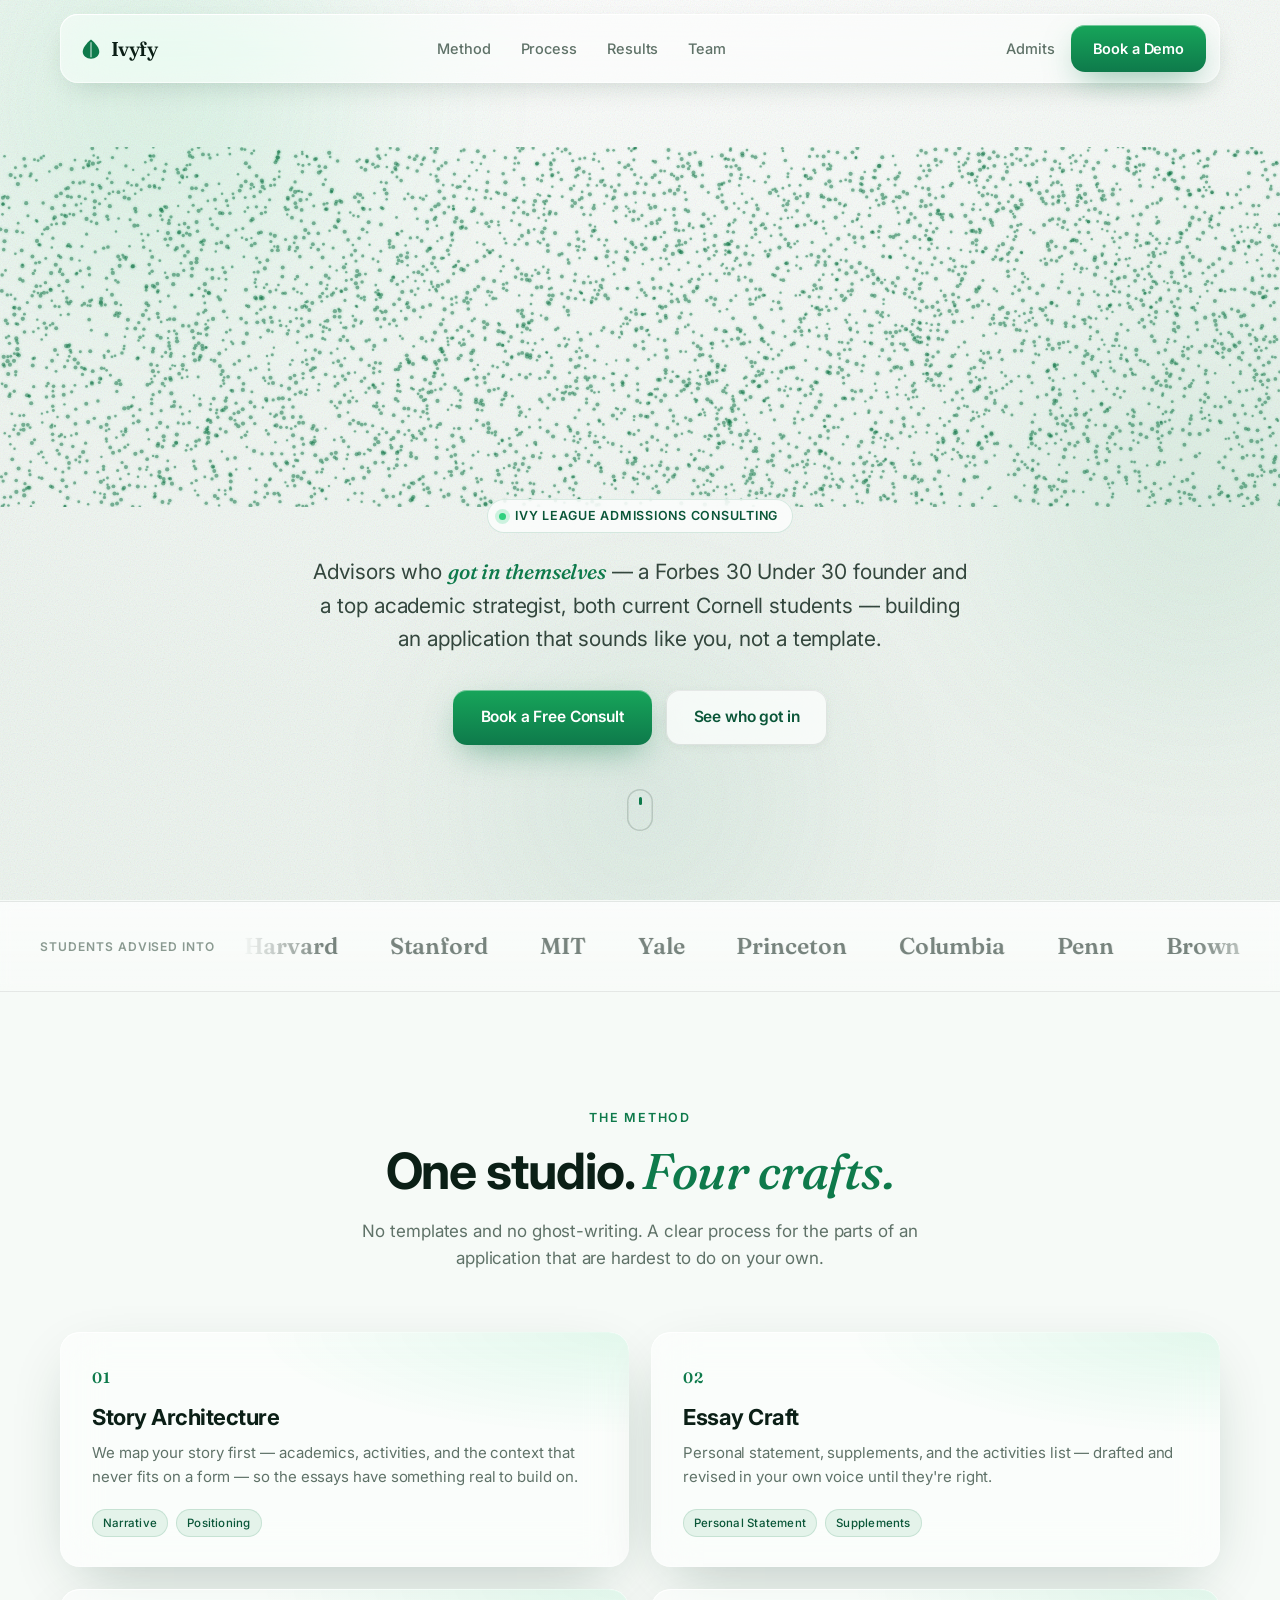
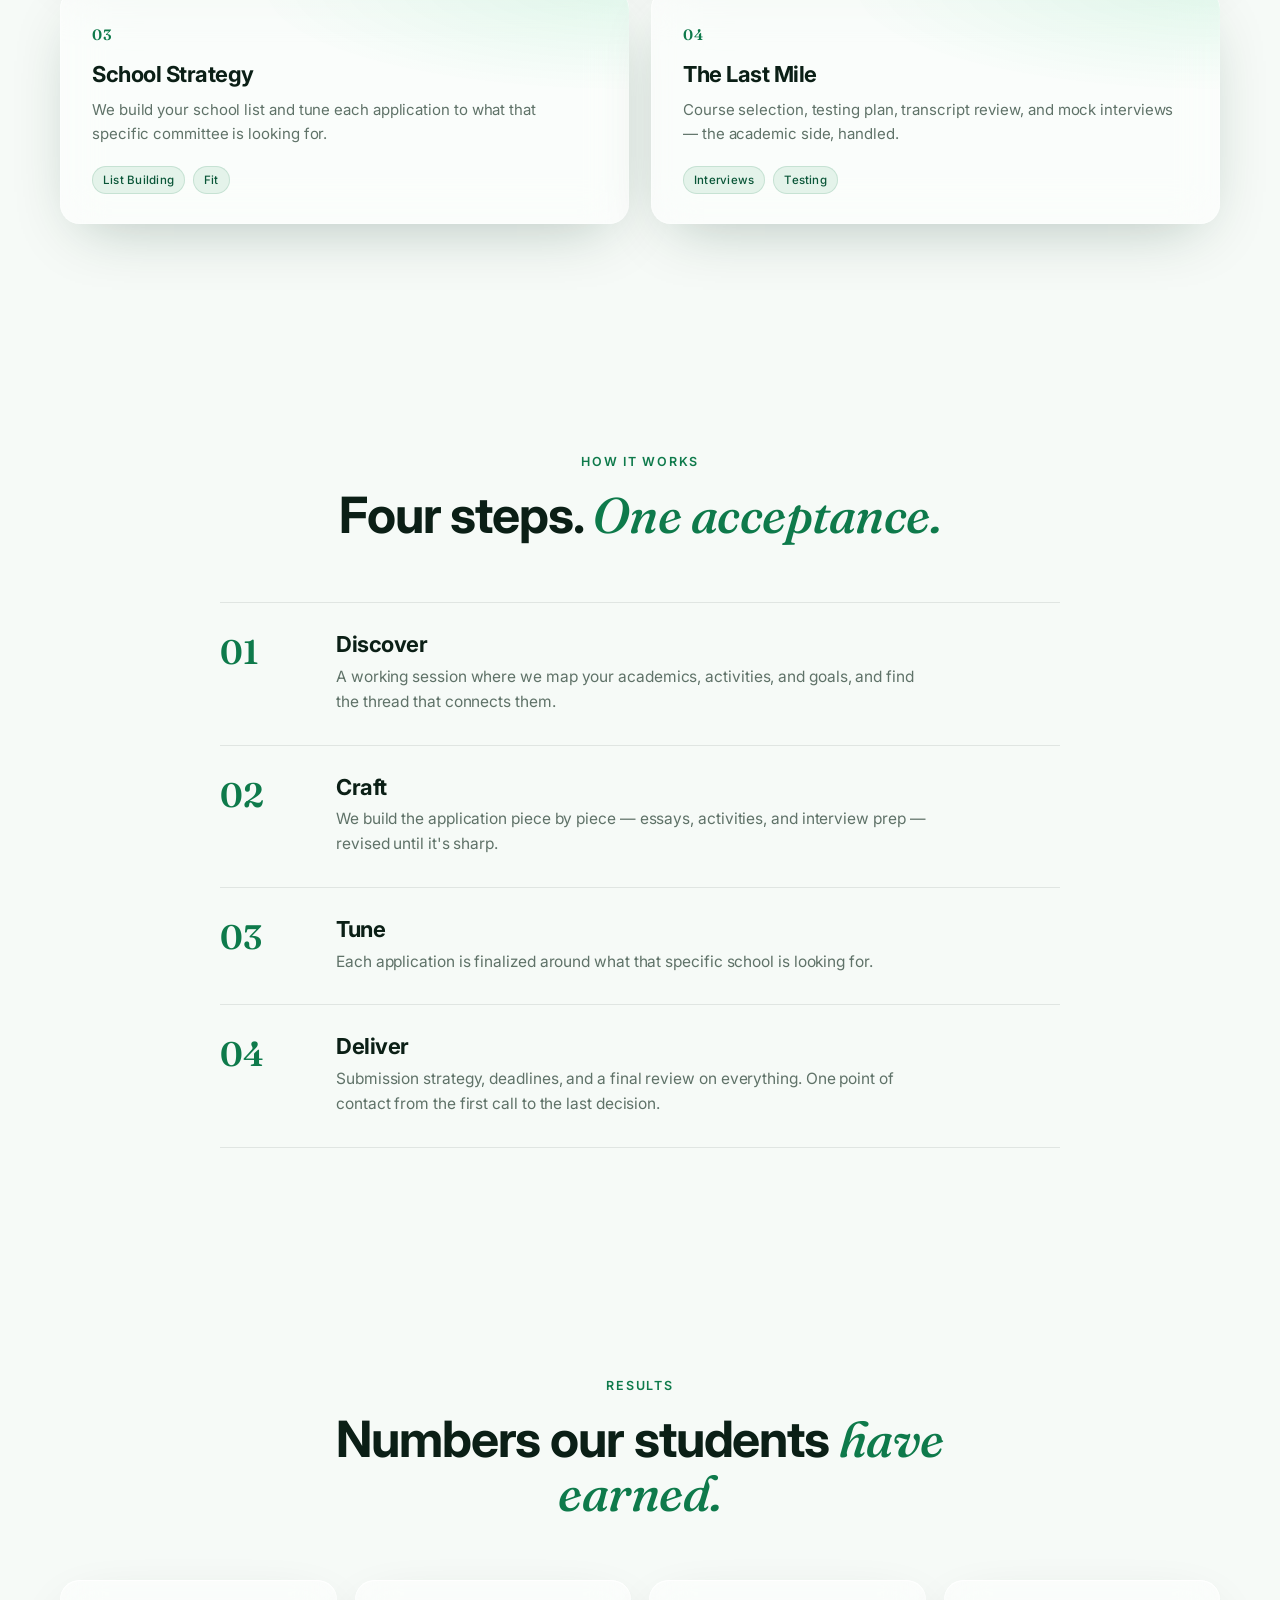
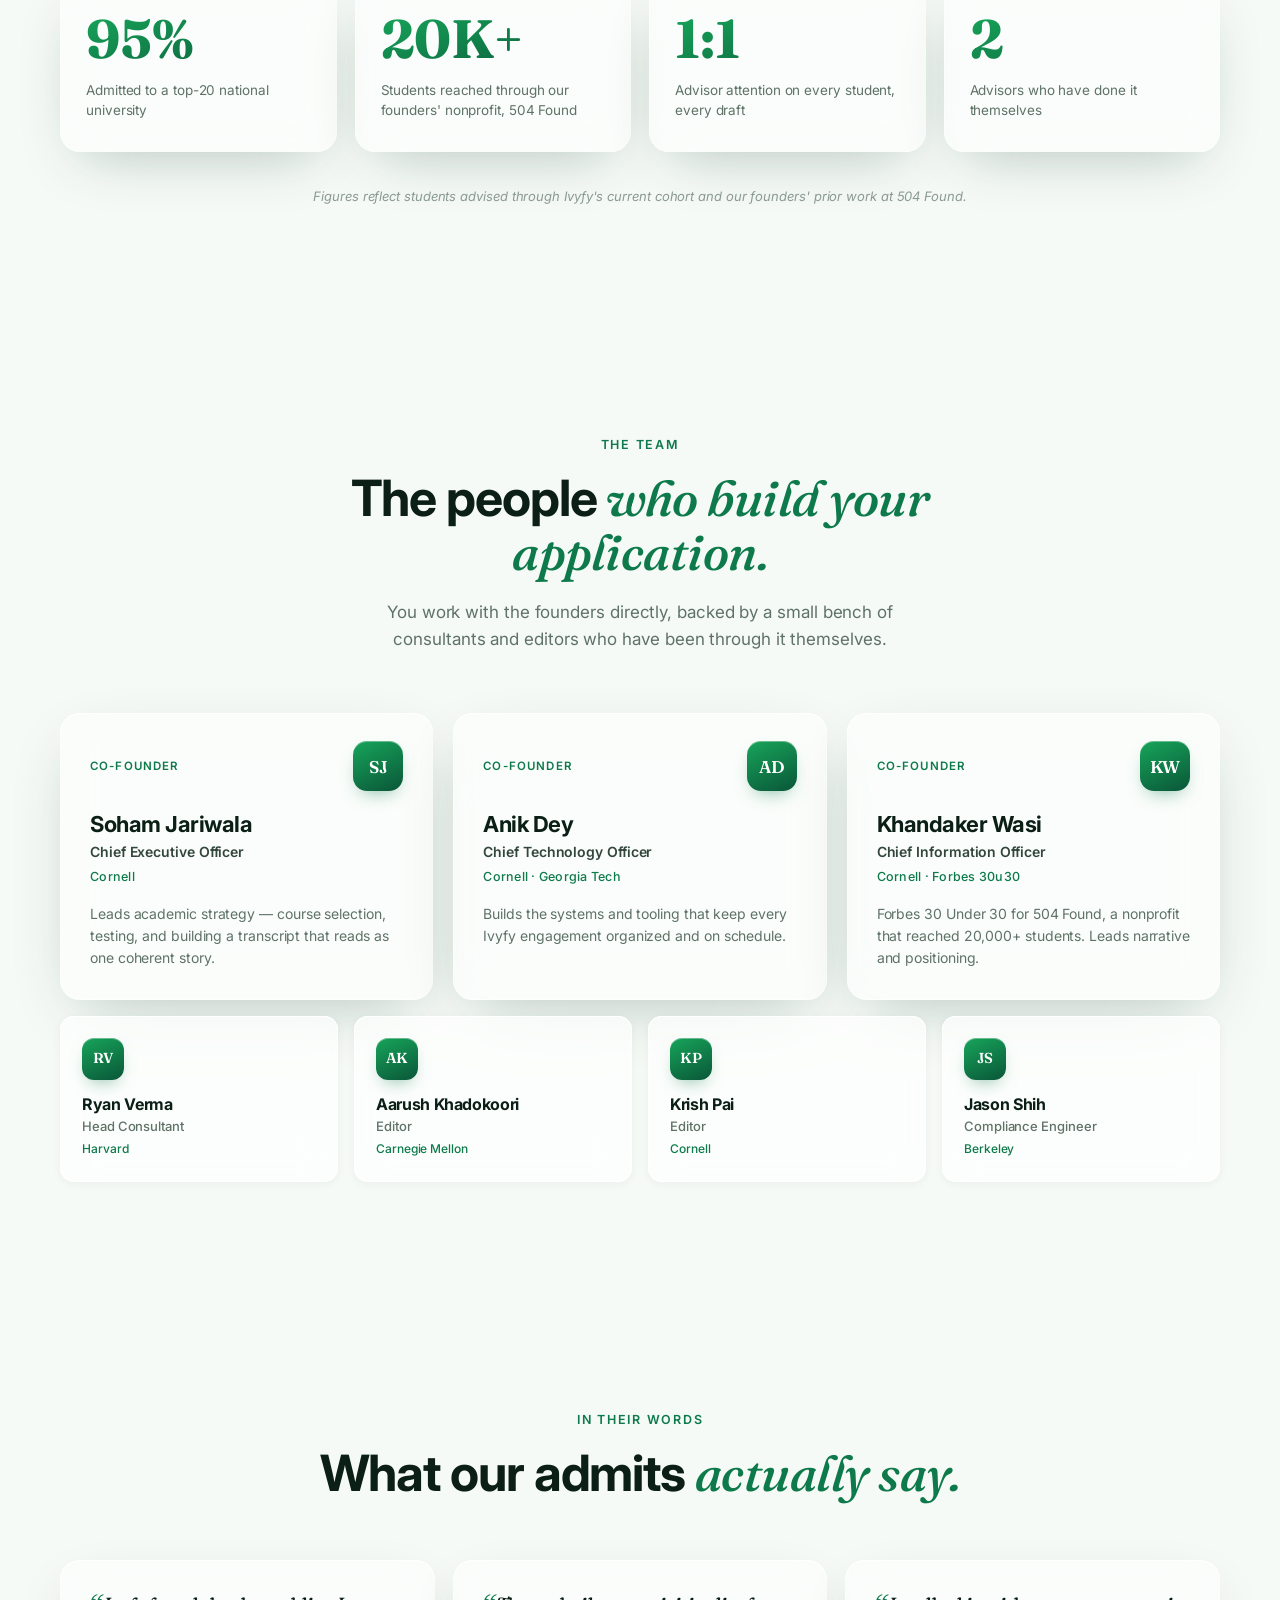
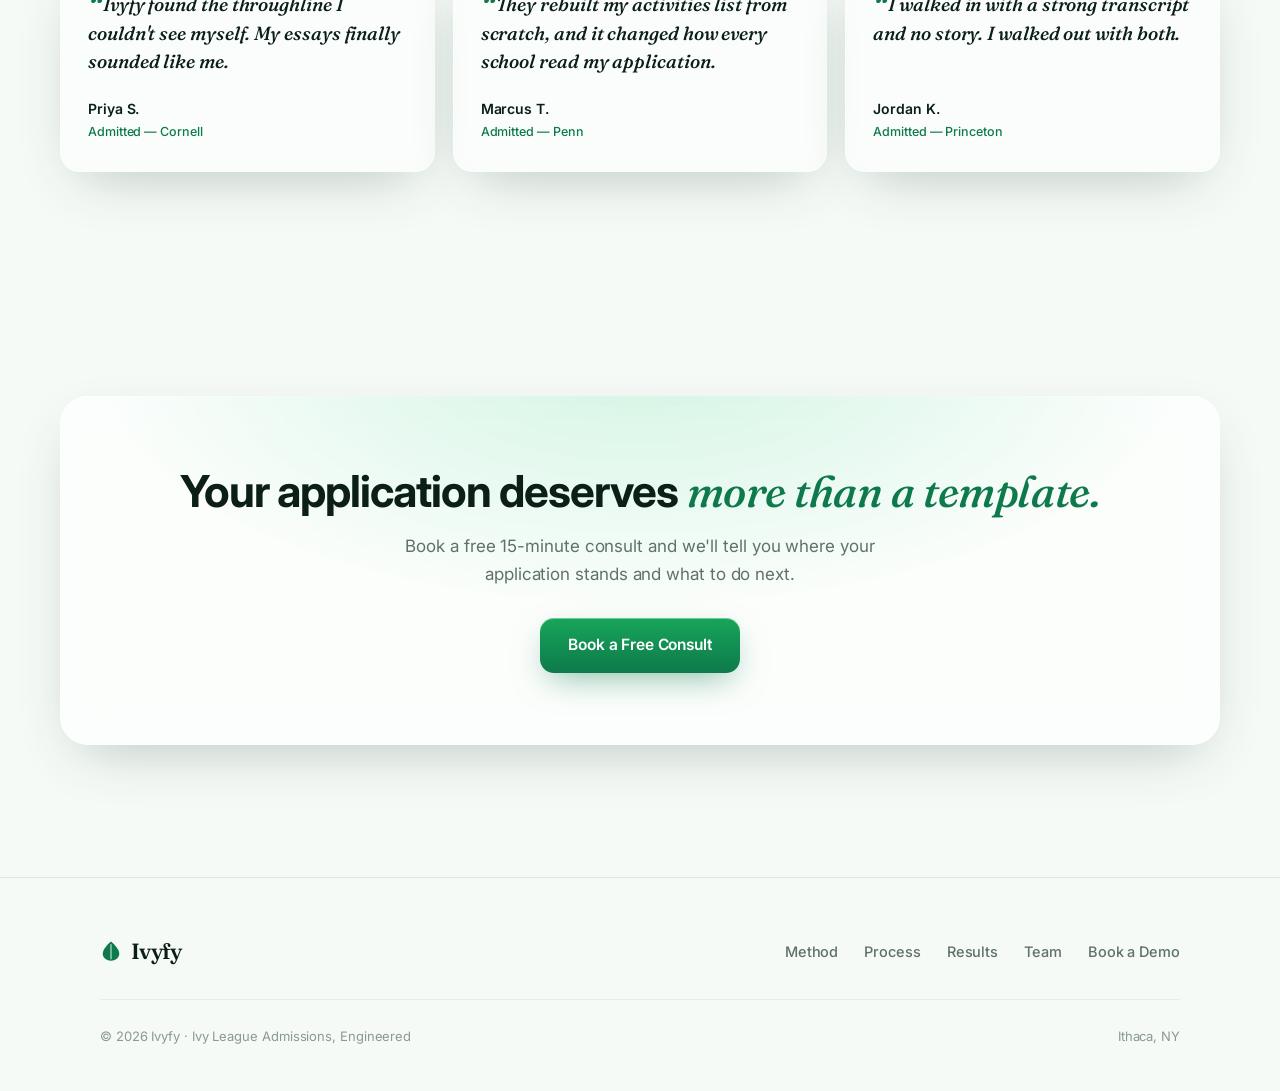
==== index.html @ 4ae7c88a "Add files via upload" ====
<!DOCTYPE html>
<html lang="en">
<head>
<meta charset="UTF-8">
<meta name="viewport" content="width=device-width, initial-scale=1, viewport-fit=cover">
<title>Ivyfy — Ivy League Admissions, Engineered</title>
<meta name="description" content="Ivyfy pairs students with advisors who got in themselves — a Forbes 30 Under 30 founder and a top academic strategist — to build an application that sounds like you, not a template.">
<meta name="theme-color" content="#F7FAF8">
<meta property="og:title" content="Ivyfy — Ivy League Admissions, Engineered">
<meta property="og:description" content="Advisors who got in themselves, building applications that sound like you.">
<meta property="og:type" content="website">
<link rel="preconnect" href="https://fonts.googleapis.com">
<link rel="preconnect" href="https://fonts.gstatic.com" crossorigin>
<link href="https://fonts.googleapis.com/css2?family=Fraunces:ital,opsz,wght@0,9..144,500;0,9..144,600;0,9..144,700;0,9..144,900;1,9..144,400;1,9..144,500;1,9..144,600&family=Inter:wght@400;500;600;700;800&display=swap" rel="stylesheet">
<link rel="stylesheet" href="ivyfy.css">
</head>
<body>

<!-- Ambient liquid-glass background: soft ivy light behind the frosted panels -->
<div class="ambient" aria-hidden="true">
  <span class="orb orb-1"></span>
  <span class="orb orb-2"></span>
  <span class="orb orb-3"></span>
  <span class="grain"></span>
</div>

<header id="top">
  <nav class="wrap glass-nav">
    <a href="#top" class="logo" aria-label="Ivyfy home">
      <svg class="mark" viewBox="0 0 32 32" aria-hidden="true"><path class="leaf" d="M16 2C9 8 4 14 4 20c0 6 5.5 10 12 10s12-4 12-10C28 14 23 8 16 2Z"/><path class="vein" d="M16 6v22"/></svg>
      <span>Ivyfy</span>
    </a>
    <div class="nav-links">
      <a href="#method">Method</a>
      <a href="#process">Process</a>
      <a href="#results">Results</a>
      <a href="#team">Team</a>
    </div>
    <div class="nav-right">
      <a href="#admits" class="nav-ghost">Admits</a>
      <a href="https://cal.com/soham-jariwala-4fvbkw/15min" target="_blank" rel="noopener" class="btn btn-primary">Book a Demo</a>
    </div>
  </nav>
</header>

<!-- ============ HERO — particles converge into the wordmark ============ -->
<section class="hero">
  <div class="hero-canvas-wrap">
    <canvas id="particles" aria-hidden="true"></canvas>
    <noscript><h1 class="hero-fallback">Ivyfy</h1></noscript>
  </div>
  <div class="wrap hero-inner">
    <h1 class="sr-only">Ivyfy — Ivy League admissions, engineered.</h1>
    <p class="eyebrow reveal"><span class="eyebrow-dot"></span>Ivy League Admissions Consulting</p>
    <p class="hero-sub reveal">Advisors who <em>got in themselves</em> — a Forbes 30&nbsp;Under&nbsp;30 founder and a top academic strategist, both current Cornell students — building an application that sounds like you, not a template.</p>
    <div class="hero-ctas reveal">
      <a href="https://cal.com/soham-jariwala-4fvbkw/15min" target="_blank" rel="noopener" class="btn btn-primary btn-lg">Book a Free Consult</a>
      <a href="#admits" class="btn btn-glass btn-lg">See who got in</a>
    </div>
  </div>
  <a href="#marquee" class="scroll-cue reveal" aria-label="Scroll down">
    <span class="scroll-cue-line"></span>
  </a>
</section>

<!-- ============ THE "SCROLL WHEEL" — infinite admits marquee (jewellabs) ============ -->
<div class="marquee" id="marquee" aria-label="Universities our students have been admitted to">
  <div class="marquee-label">Students advised into</div>
  <div class="marquee-viewport">
    <div class="marquee-track" id="marqueeTrack">
      <!-- one canonical set; JS clones it for a seamless loop -->
      <span class="m-item">Cornell</span>
      <span class="m-item">Harvard</span>
      <span class="m-item">Stanford</span>
      <span class="m-item">MIT</span>
      <span class="m-item">Yale</span>
      <span class="m-item">Princeton</span>
      <span class="m-item">Columbia</span>
      <span class="m-item">Penn</span>
      <span class="m-item">Brown</span>
      <span class="m-item">Dartmouth</span>
      <span class="m-item">Oxford</span>
      <span class="m-item">Cambridge</span>
      <span class="m-item">Duke</span>
      <span class="m-item">Northwestern</span>
    </div>
  </div>
</div>

<!-- ============ METHOD — "One studio. Four crafts." (mirrors jewellabs platform) ============ -->
<section id="method" class="wrap section">
  <div class="section-head reveal">
    <p class="kicker">The Method</p>
    <h2>One studio. <em>Four crafts.</em></h2>
    <p class="section-lede">No templates and no ghost-writing. A clear process for the parts of an application that are hardest to do on your own.</p>
  </div>
  <div class="card-grid">
    <article class="glass-card reveal">
      <div class="card-index">01</div>
      <h3>Story Architecture</h3>
      <p>We map your story first — academics, activities, and the context that never fits on a form — so the essays have something real to build on.</p>
      <div class="tag-row"><span class="tag">Narrative</span><span class="tag">Positioning</span></div>
    </article>
    <article class="glass-card reveal">
      <div class="card-index">02</div>
      <h3>Essay Craft</h3>
      <p>Personal statement, supplements, and the activities list — drafted and revised in your own voice until they're right.</p>
      <div class="tag-row"><span class="tag">Personal Statement</span><span class="tag">Supplements</span></div>
    </article>
    <article class="glass-card reveal">
      <div class="card-index">03</div>
      <h3>School Strategy</h3>
      <p>We build your school list and tune each application to what that specific committee is looking for.</p>
      <div class="tag-row"><span class="tag">List Building</span><span class="tag">Fit</span></div>
    </article>
    <article class="glass-card reveal">
      <div class="card-index">04</div>
      <h3>The Last Mile</h3>
      <p>Course selection, testing plan, transcript review, and mock interviews — the academic side, handled.</p>
      <div class="tag-row"><span class="tag">Interviews</span><span class="tag">Testing</span></div>
    </article>
  </div>
</section>

<!-- ============ PROCESS — "Four steps. One acceptance." (mirrors jewellabs) ============ -->
<section id="process" class="wrap section">
  <div class="section-head reveal">
    <p class="kicker">How it works</p>
    <h2>Four steps. <em>One acceptance.</em></h2>
  </div>
  <div class="process-list">
    <div class="process-row reveal">
      <div class="process-num">01</div>
      <div class="process-body">
        <h3>Discover</h3>
        <p>A working session where we map your academics, activities, and goals, and find the thread that connects them.</p>
      </div>
    </div>
    <div class="process-row reveal">
      <div class="process-num">02</div>
      <div class="process-body">
        <h3>Craft</h3>
        <p>We build the application piece by piece — essays, activities, and interview prep — revised until it's sharp.</p>
      </div>
    </div>
    <div class="process-row reveal">
      <div class="process-num">03</div>
      <div class="process-body">
        <h3>Tune</h3>
        <p>Each application is finalized around what that specific school is looking for.</p>
      </div>
    </div>
    <div class="process-row reveal">
      <div class="process-num">04</div>
      <div class="process-body">
        <h3>Deliver</h3>
        <p>Submission strategy, deadlines, and a final review on everything. One point of contact from the first call to the last decision.</p>
      </div>
    </div>
  </div>
</section>

<!-- ============ RESULTS — stat glass cards ============ -->
<section id="results" class="wrap section">
  <div class="section-head reveal">
    <p class="kicker">Results</p>
    <h2>Numbers our students <em>have earned.</em></h2>
  </div>
  <div class="stat-grid">
    <div class="glass-stat reveal">
      <div class="stat-num" data-count="95" data-suffix="%">95%</div>
      <div class="stat-label">Admitted to a top-20 national university</div>
    </div>
    <div class="glass-stat reveal">
      <div class="stat-num" data-count="20" data-suffix="K+">20K+</div>
      <div class="stat-label">Students reached through our founders' nonprofit, 504 Found</div>
    </div>
    <div class="glass-stat reveal">
      <div class="stat-num">1:1</div>
      <div class="stat-label">Advisor attention on every student, every draft</div>
    </div>
    <div class="glass-stat reveal">
      <div class="stat-num" data-count="2" data-suffix="">2</div>
      <div class="stat-label">Advisors who have done it themselves</div>
    </div>
  </div>
  <p class="fine-print reveal">Figures reflect students advised through Ivyfy's current cohort and our founders' prior work at 504&nbsp;Found.</p>
</section>

<!-- ============ TEAM — founders big, team small ============ -->
<section id="team" class="wrap section">
  <div class="section-head reveal">
    <p class="kicker">The Team</p>
    <h2>The people <em>who build your application.</em></h2>
    <p class="section-lede">You work with the founders directly, backed by a small bench of consultants and editors who have been through it themselves.</p>
  </div>
  <div class="team-leads">
    <article class="lead-card reveal">
      <div class="team-top"><span class="team-role">Co-founder</span><span class="team-badge">SJ</span></div>
      <h3>Soham Jariwala</h3>
      <p class="team-title">Chief Executive Officer</p>
      <p class="team-edu">Cornell</p>
      <p class="team-bio">Leads academic strategy — course selection, testing, and building a transcript that reads as one coherent story.</p>
    </article>
    <article class="lead-card reveal">
      <div class="team-top"><span class="team-role">Co-founder</span><span class="team-badge">AD</span></div>
      <h3>Anik Dey</h3>
      <p class="team-title">Chief Technology Officer</p>
      <p class="team-edu">Cornell · Georgia Tech</p>
      <p class="team-bio">Builds the systems and tooling that keep every Ivyfy engagement organized and on schedule.</p>
    </article>
    <article class="lead-card reveal">
      <div class="team-top"><span class="team-role">Co-founder</span><span class="team-badge">KW</span></div>
      <h3>Khandaker Wasi</h3>
      <p class="team-title">Chief Information Officer</p>
      <p class="team-edu">Cornell · Forbes 30u30</p>
      <p class="team-bio">Forbes 30 Under 30 for 504&nbsp;Found, a nonprofit that reached 20,000+ students. Leads narrative and positioning.</p>
    </article>
  </div>
  <div class="team-rest">
    <article class="mini-card reveal">
      <span class="team-badge">RV</span>
      <h3 class="mini-name">Ryan Verma</h3>
      <p class="mini-role">Head Consultant</p>
      <p class="mini-edu">Harvard</p>
    </article>
    <article class="mini-card reveal">
      <span class="team-badge">AK</span>
      <h3 class="mini-name">Aarush Khadokoori</h3>
      <p class="mini-role">Editor</p>
      <p class="mini-edu">Carnegie Mellon</p>
    </article>
    <article class="mini-card reveal">
      <span class="team-badge">KP</span>
      <h3 class="mini-name">Krish Pai</h3>
      <p class="mini-role">Editor</p>
      <p class="mini-edu">Cornell</p>
    </article>
    <article class="mini-card reveal">
      <span class="team-badge">JS</span>
      <h3 class="mini-name">Jason Shih</h3>
      <p class="mini-role">Compliance Engineer</p>
      <p class="mini-edu">Berkeley</p>
    </article>
  </div>
</section>

<!-- ============ ADMITS — testimonials in their words ============ -->
<section id="admits" class="wrap section">
  <div class="section-head reveal">
    <p class="kicker">In their words</p>
    <h2>What our admits <em>actually say.</em></h2>
  </div>
  <div class="quote-grid">
    <figure class="glass-quote reveal">
      <blockquote>Ivyfy found the throughline I couldn't see myself. My essays finally sounded like me.</blockquote>
      <figcaption><span class="q-name">Priya S.</span><span class="q-school">Admitted — Cornell</span></figcaption>
    </figure>
    <figure class="glass-quote reveal">
      <blockquote>They rebuilt my activities list from scratch, and it changed how every school read my application.</blockquote>
      <figcaption><span class="q-name">Marcus T.</span><span class="q-school">Admitted — Penn</span></figcaption>
    </figure>
    <figure class="glass-quote reveal">
      <blockquote>I walked in with a strong transcript and no story. I walked out with both.</blockquote>
      <figcaption><span class="q-name">Jordan K.</span><span class="q-school">Admitted — Princeton</span></figcaption>
    </figure>
  </div>
</section>

<!-- ============ CTA ============ -->
<section class="wrap section">
  <div class="cta-glass reveal">
    <h2>Your application deserves <em>more than a template.</em></h2>
    <p>Book a free 15-minute consult and we'll tell you where your application stands and what to do next.</p>
    <a href="https://cal.com/soham-jariwala-4fvbkw/15min" target="_blank" rel="noopener" class="btn btn-primary btn-lg">Book a Free Consult</a>
  </div>
</section>

<footer>
  <div class="wrap">
    <div class="footer-top">
      <a href="#top" class="logo footer-logo">
        <svg class="mark" viewBox="0 0 32 32" aria-hidden="true"><path class="leaf" d="M16 2C9 8 4 14 4 20c0 6 5.5 10 12 10s12-4 12-10C28 14 23 8 16 2Z"/><path class="vein" d="M16 6v22"/></svg>
        <span>Ivyfy</span>
      </a>
      <nav class="footer-links" aria-label="Footer">
        <a href="#method">Method</a>
        <a href="#process">Process</a>
        <a href="#results">Results</a>
        <a href="#team">Team</a>
        <a href="https://cal.com/soham-jariwala-4fvbkw/15min" target="_blank" rel="noopener">Book a Demo</a>
      </nav>
    </div>
    <div class="footer-bottom">
      <span>© 2026 Ivyfy · Ivy League Admissions, Engineered</span>
      <span class="footer-loc">Ithaca, NY</span>
    </div>
  </div>
</footer>

<script src="ivyfy.js"></script>
</body>
</html>
---- ivyfy.css ----
/* ============================================================
   Ivyfy — Ivy League Admissions, Engineered
   Light / ivy-green sibling of jewellabs.org
   visionOS liquid glass · IvyWise-clean typography
   ============================================================ */

:root{
  /* — surface — */
  --bg:            #F6FAF7;
  --bg-2:          #EEF5F0;
  --surface:       #FFFFFF;

  /* — ink — */
  --ink:           #0B1F16;   /* deep green-black, primary text */
  --ink-soft:      #33463D;
  --muted:         #5F7268;   /* secondary text */
  --faint:         #8A9A91;

  /* — ivy green brand — */
  --ivy:           #0E7A4B;   /* primary brand green */
  --ivy-deep:      #0A5638;
  --ivy-dark:      #073C28;
  --ivy-bright:    #17A55A;
  --ivy-glow:      #2FD07E;   /* luminous particle green */
  --mint:          #E4F3EA;   /* light green tint */
  --mint-2:        #D3EBDC;

  /* — glass — */
  --glass-bg:      rgba(255,255,255,0.55);
  --glass-bg-strong: rgba(255,255,255,0.72);
  --glass-brd:     rgba(255,255,255,0.85);
  --glass-brd-in:  rgba(255,255,255,0.9);
  --hair:          rgba(11,31,22,0.09);
  --hair-2:        rgba(11,31,22,0.06);

  /* — shadow — */
  --shadow-sm:     0 2px 10px rgba(9,42,27,0.05);
  --shadow-md:     0 18px 50px -18px rgba(9,52,33,0.22);
  --shadow-glass:  0 20px 60px -22px rgba(9,52,33,0.30), inset 0 1px 0 rgba(255,255,255,0.9), inset 0 0 0 1px rgba(255,255,255,0.35);
  --shadow-cta:    0 12px 34px -10px rgba(14,122,75,0.55);

  --ease:          cubic-bezier(.22,.68,.24,1);
  --ease-out:      cubic-bezier(.16,1,.3,1);
  --radius:        20px;
  --radius-sm:     14px;
  --maxw:          1160px;
}

*,*::before,*::after{ box-sizing:border-box; }
html{ scroll-behavior:smooth; -webkit-text-size-adjust:100%; }

body{
  margin:0;
  background:var(--bg);
  color:var(--ink);
  font-family:'Inter', system-ui, -apple-system, BlinkMacSystemFont, sans-serif;
  font-size:16px;
  line-height:1.6;
  letter-spacing:-0.005em;
  -webkit-font-smoothing:antialiased;
  text-rendering:optimizeLegibility;
  overflow-x:hidden;
}

h1,h2,h3,h4{ margin:0; font-weight:700; letter-spacing:-0.022em; line-height:1.08; color:var(--ink); }
p{ margin:0; }
a{ color:inherit; text-decoration:none; }
button{ font-family:inherit; cursor:pointer; border:none; background:none; }
svg{ display:block; }
em{ font-style:italic; }

/* editorial emphasis — Fraunces italic, the jewellabs "_underscore_" move */
h1 em, h2 em, h3 em, .hero-sub em{
  font-family:'Fraunces', Georgia, serif;
  font-weight:500;
  font-style:italic;
  letter-spacing:-0.01em;
  color:var(--ivy);
}

.wrap{ max-width:var(--maxw); margin:0 auto; padding:0 40px; }
@media (max-width:720px){ .wrap{ padding:0 22px; } }

.sr-only{
  position:absolute; width:1px; height:1px; padding:0; margin:-1px;
  overflow:hidden; clip:rect(0 0 0 0); white-space:nowrap; border:0;
}

/* ============================================================
   Ambient background — soft ivy light so the glass reads
   ============================================================ */
.ambient{ position:fixed; inset:0; z-index:-2; overflow:hidden; pointer-events:none; background:
  radial-gradient(120% 90% at 50% -10%, #FFFFFF 0%, var(--bg) 42%, var(--bg-2) 100%); }
.orb{ position:absolute; border-radius:50%; filter:blur(80px); opacity:0.4; will-change:transform; }
.orb-1{ width:640px; height:640px; top:-220px; left:-160px;
  background:radial-gradient(circle, rgba(47,208,126,0.40), rgba(47,208,126,0) 68%);
  animation:drift1 26s ease-in-out infinite; }
.orb-2{ width:560px; height:560px; top:24%; right:-200px;
  background:radial-gradient(circle, rgba(23,165,90,0.30), rgba(23,165,90,0) 68%);
  animation:drift2 32s ease-in-out infinite; }
.orb-3{ width:520px; height:520px; bottom:-160px; left:30%;
  background:radial-gradient(circle, rgba(14,122,75,0.22), rgba(14,122,75,0) 70%);
  animation:drift3 30s ease-in-out infinite; }
.grain{ position:absolute; inset:-50%; opacity:0.35; mix-blend-mode:multiply;
  background-image:url("data:image/svg+xml,%3Csvg xmlns='http://www.w3.org/2000/svg' width='140' height='140'%3E%3Cfilter id='n'%3E%3CfeTurbulence type='fractalNoise' baseFrequency='0.85' numOctaves='2'/%3E%3C/filter%3E%3Crect width='100%25' height='100%25' filter='url(%23n)' opacity='0.5'/%3E%3C/svg%3E"); }
@keyframes drift1{ 0%,100%{transform:translate(0,0)} 50%{transform:translate(60px,50px)} }
@keyframes drift2{ 0%,100%{transform:translate(0,0)} 50%{transform:translate(-70px,40px)} }
@keyframes drift3{ 0%,100%{transform:translate(0,0)} 50%{transform:translate(40px,-50px)} }

/* ============================================================
   Buttons
   ============================================================ */
.btn{
  display:inline-flex; align-items:center; justify-content:center; gap:8px;
  padding:12px 22px; border-radius:var(--radius-sm);
  font-size:14.5px; font-weight:600; letter-spacing:-0.01em; white-space:nowrap;
  transition:transform .35s var(--ease), box-shadow .35s var(--ease), background .3s ease, color .3s ease;
}
.btn-lg{ padding:15px 28px; font-size:15.5px; }
.btn-primary{
  background:linear-gradient(180deg, var(--ivy-bright), var(--ivy));
  color:#fff; box-shadow:var(--shadow-cta), inset 0 1px 0 rgba(255,255,255,0.4);
}
.btn-primary:hover{ transform:translateY(-2px); box-shadow:0 18px 40px -10px rgba(14,122,75,0.6), inset 0 1px 0 rgba(255,255,255,0.5); }
.btn-glass{
  background:var(--glass-bg-strong); color:var(--ivy-deep);
  -webkit-backdrop-filter:blur(14px) saturate(160%); backdrop-filter:blur(14px) saturate(160%);
  box-shadow:inset 0 0 0 1px rgba(11,31,22,0.10), inset 0 1px 0 rgba(255,255,255,0.9), var(--shadow-sm);
}
.btn-glass:hover{ transform:translateY(-2px); color:var(--ivy); box-shadow:inset 0 0 0 1px rgba(14,122,75,0.30), inset 0 1px 0 rgba(255,255,255,0.9), var(--shadow-md); }

/* ============================================================
   Nav — liquid glass bar
   ============================================================ */
header{ position:sticky; top:0; z-index:100; padding:14px 0; }
.glass-nav{
  display:flex; align-items:center; justify-content:space-between; gap:24px;
  padding:11px 14px 11px 20px;
  border-radius:18px;
  background:var(--glass-bg);
  -webkit-backdrop-filter:blur(20px) saturate(180%); backdrop-filter:blur(20px) saturate(180%);
  box-shadow:inset 0 0 0 1px rgba(255,255,255,0.6), inset 0 1px 0 rgba(255,255,255,0.9), 0 10px 30px -12px rgba(9,52,33,0.22);
}
.logo{ display:flex; align-items:center; gap:9px; font-weight:700; font-size:20px; letter-spacing:-0.03em; color:var(--ink); }
.logo .mark{ width:22px; height:22px; }
.logo .mark .leaf{ fill:var(--ivy); }
.logo .mark .vein{ fill:none; stroke:#fff; stroke-width:1.5; opacity:.85; }
.logo span{ font-family:'Fraunces', Georgia, serif; font-weight:600; }
.nav-links{ display:flex; align-items:center; gap:30px; font-size:14.5px; font-weight:500; color:var(--muted); }
.nav-links a{ position:relative; transition:color .25s ease; }
.nav-links a::after{ content:''; position:absolute; left:0; bottom:-5px; width:0; height:1.5px; background:var(--ivy); border-radius:2px; transition:width .3s var(--ease); }
.nav-links a:hover{ color:var(--ink); }
.nav-links a:hover::after{ width:100%; }
.nav-right{ display:flex; align-items:center; gap:16px; }
.nav-ghost{ font-size:14.5px; font-weight:500; color:var(--muted); transition:color .25s ease; }
.nav-ghost:hover{ color:var(--ink); }
@media (max-width:820px){ .nav-links, .nav-ghost{ display:none; } }

/* ============================================================
   Hero
   ============================================================ */
.hero{ position:relative; padding:40px 0 70px; min-height:88vh; display:flex; flex-direction:column; }
.hero-canvas-wrap{
  position:relative; width:100%;
  height:clamp(240px, 40vh, 420px);
  display:flex; align-items:center; justify-content:center;
  margin-top:10px;
}
#particles{ width:100%; height:100%; display:block; }
.hero-fallback{ font-family:'Fraunces',serif; font-size:clamp(80px,20vw,240px); color:var(--ivy); font-style:italic; }
.hero-inner{ position:relative; display:flex; flex-direction:column; align-items:center; text-align:center; margin-top:-8px; }
.hero-sub{
  max-width:660px; margin-top:22px;
  font-size:clamp(17px,2vw,21px); line-height:1.6; color:var(--ink-soft); font-weight:400;
}
.hero-ctas{ margin-top:34px; display:flex; gap:14px; flex-wrap:wrap; justify-content:center; }

.eyebrow{
  display:inline-flex; align-items:center; gap:9px;
  font-size:12.5px; font-weight:600; letter-spacing:0.06em; text-transform:uppercase;
  color:var(--ivy-deep);
  padding:7px 15px 7px 12px; border-radius:100px;
  background:var(--glass-bg-strong);
  -webkit-backdrop-filter:blur(12px); backdrop-filter:blur(12px);
  box-shadow:inset 0 0 0 1px rgba(14,122,75,0.16), inset 0 1px 0 rgba(255,255,255,0.9);
}
.eyebrow-dot{ width:7px; height:7px; border-radius:50%; background:var(--ivy-glow); box-shadow:0 0 0 4px rgba(47,208,126,0.22); }

.scroll-cue{ margin:44px auto 0; width:26px; height:42px; border-radius:16px; box-shadow:inset 0 0 0 1.5px rgba(11,31,22,0.16); position:relative; }
.scroll-cue-line{ position:absolute; top:8px; left:50%; width:3px; height:8px; margin-left:-1.5px; border-radius:2px; background:var(--ivy); animation:scrollDot 1.8s var(--ease) infinite; }
@keyframes scrollDot{ 0%{opacity:0; transform:translateY(0)} 30%{opacity:1} 70%{opacity:1} 100%{opacity:0; transform:translateY(14px)} }

/* ============================================================
   Marquee — the "scroll wheel"
   ============================================================ */
.marquee{ position:relative; padding:26px 0; border-top:1px solid var(--hair); border-bottom:1px solid var(--hair);
  background:linear-gradient(180deg, rgba(255,255,255,0.5), rgba(255,255,255,0.2));
  -webkit-backdrop-filter:blur(6px); backdrop-filter:blur(6px);
  display:flex; align-items:center; gap:0; }
.marquee-label{ flex:0 0 auto; padding:0 26px 0 40px; font-size:12px; font-weight:600; letter-spacing:0.08em; text-transform:uppercase; color:var(--faint); white-space:nowrap; }
.marquee-viewport{ position:relative; flex:1 1 auto; overflow:hidden;
  -webkit-mask-image:linear-gradient(90deg, transparent, #000 8%, #000 92%, transparent);
          mask-image:linear-gradient(90deg, transparent, #000 8%, #000 92%, transparent); }
.marquee-track{ display:flex; align-items:center; gap:52px; width:max-content; will-change:transform; }
.m-item{ font-family:'Fraunces', Georgia, serif; font-size:23px; font-weight:600; color:var(--ink); opacity:.55; white-space:nowrap; transition:opacity .3s ease, color .3s ease; }
.m-item:hover{ opacity:1; color:var(--ivy-deep); }
@media (max-width:720px){ .marquee-label{ display:none; } .m-item{ font-size:19px; } .marquee-track{ gap:40px; } }

/* ============================================================
   Section shell
   ============================================================ */
.section{ padding:112px 0; }
@media (max-width:720px){ .section{ padding:76px 0; } }
.section-head{ max-width:680px; margin:0 auto 60px; text-align:center; }
.kicker{ display:inline-block; font-size:12.5px; font-weight:600; letter-spacing:0.14em; text-transform:uppercase; color:var(--ivy); margin-bottom:16px; }
.section-head h2{ font-size:clamp(30px,4.6vw,50px); }
.section-lede{ margin:20px auto 0; max-width:560px; font-size:17px; color:var(--muted); line-height:1.6; }

/* ============================================================
   Glass cards — Method
   ============================================================ */
.card-grid{ display:grid; grid-template-columns:repeat(2,1fr); gap:22px; }
@media (max-width:760px){ .card-grid{ grid-template-columns:1fr; } }
.glass-card{
  position:relative; overflow:hidden;
  padding:34px 32px 30px; border-radius:var(--radius);
  background:var(--glass-bg);
  -webkit-backdrop-filter:blur(22px) saturate(170%); backdrop-filter:blur(22px) saturate(170%);
  box-shadow:var(--shadow-glass);
  transition:transform .5s var(--ease-out), box-shadow .5s var(--ease-out);
}
.glass-card::before{ content:''; position:absolute; inset:0; border-radius:inherit; pointer-events:none;
  background:radial-gradient(120% 80% at 100% 0%, rgba(47,208,126,0.12), transparent 55%); }
.glass-card:hover{ transform:translateY(-5px); box-shadow:0 34px 70px -26px rgba(9,52,33,0.36), inset 0 1px 0 rgba(255,255,255,0.9), inset 0 0 0 1px rgba(255,255,255,0.4); }
.card-index{ font-family:'Fraunces',serif; font-size:15px; font-weight:600; color:var(--ivy); letter-spacing:0.06em; margin-bottom:16px; }
.glass-card h3{ font-size:22px; margin-bottom:11px; }
.glass-card p{ color:var(--muted); font-size:15px; line-height:1.6; }
.tag-row{ display:flex; flex-wrap:wrap; gap:8px; margin-top:20px; }
.tag{ font-size:11.5px; font-weight:500; letter-spacing:0.02em; color:var(--ivy-deep);
  padding:5px 11px; border-radius:100px; background:var(--mint);
  box-shadow:inset 0 0 0 1px rgba(14,122,75,0.14); }

/* ============================================================
   Process
   ============================================================ */
.process-list{ max-width:840px; margin:0 auto; }
.process-row{ display:grid; grid-template-columns:88px 1fr; gap:28px; padding:30px 0; border-top:1px solid var(--hair); align-items:start; }
.process-row:last-child{ border-bottom:1px solid var(--hair); }
.process-num{ font-family:'Fraunces',serif; font-size:34px; font-weight:600; color:var(--ivy); line-height:1; padding-top:2px; }
.process-body h3{ font-size:22px; margin-bottom:8px; }
.process-body p{ color:var(--muted); font-size:15.5px; max-width:600px; }
@media (max-width:560px){ .process-row{ grid-template-columns:56px 1fr; gap:16px; } .process-num{ font-size:26px; } }

/* ============================================================
   Results — stat glass
   ============================================================ */
.stat-grid{ display:grid; grid-template-columns:repeat(4,1fr); gap:18px; }
@media (max-width:860px){ .stat-grid{ grid-template-columns:repeat(2,1fr); } }
@media (max-width:460px){ .stat-grid{ grid-template-columns:1fr; } }
.glass-stat{
  padding:32px 26px; border-radius:var(--radius);
  background:var(--glass-bg);
  -webkit-backdrop-filter:blur(20px) saturate(170%); backdrop-filter:blur(20px) saturate(170%);
  box-shadow:var(--shadow-glass);
  text-align:left;
}
.stat-num{ font-family:'Fraunces',serif; font-weight:700; font-size:clamp(42px,5vw,54px); line-height:1; color:var(--ivy-deep);
  background:linear-gradient(160deg, var(--ivy-bright), var(--ivy-deep)); -webkit-background-clip:text; background-clip:text; -webkit-text-fill-color:transparent; }
.stat-label{ margin-top:14px; font-size:13.5px; line-height:1.5; color:var(--muted); }
.fine-print{ margin-top:34px; text-align:center; font-size:13px; color:var(--faint); font-style:italic; }

/* ============================================================
   Team — founders (big) + bench (small)
   ============================================================ */
.team-top{ display:flex; align-items:center; justify-content:space-between; margin-bottom:22px; }
.team-role{ font-size:11.5px; font-weight:600; letter-spacing:0.1em; text-transform:uppercase; color:var(--ivy); }
.team-badge{
  width:50px; height:50px; border-radius:14px; flex:0 0 auto;
  display:flex; align-items:center; justify-content:center;
  font-family:'Fraunces',serif; font-weight:600; font-size:17px; color:#fff;
  background:linear-gradient(155deg, var(--ivy-bright), var(--ivy-deep));
  box-shadow:0 8px 18px -8px rgba(14,122,75,0.55), inset 0 1px 0 rgba(255,255,255,0.35);
}

/* founders */
.team-leads{ display:grid; grid-template-columns:repeat(3,1fr); gap:20px; }
@media (max-width:820px){ .team-leads{ grid-template-columns:1fr; } }
.lead-card{
  position:relative; overflow:hidden;
  padding:28px 30px 30px; border-radius:var(--radius);
  background:var(--glass-bg);
  -webkit-backdrop-filter:blur(22px) saturate(160%); backdrop-filter:blur(22px) saturate(160%);
  box-shadow:var(--shadow-glass);
  transition:transform .5s var(--ease-out), box-shadow .5s var(--ease-out);
}
.lead-card:hover{ transform:translateY(-4px); box-shadow:0 30px 62px -26px rgba(9,52,33,0.34), inset 0 1px 0 rgba(255,255,255,0.9), inset 0 0 0 1px rgba(255,255,255,0.4); }
.lead-card h3{ font-size:22px; margin-bottom:4px; }
.team-title{ font-size:14px; font-weight:600; color:var(--ink-soft); }
.team-edu{ font-size:12.5px; font-weight:500; letter-spacing:0.02em; color:var(--ivy); margin-top:3px; }
.team-bio{ margin-top:16px; font-size:14px; line-height:1.6; color:var(--muted); }

/* bench */
.team-rest{ display:grid; grid-template-columns:repeat(4,1fr); gap:16px; margin-top:16px; }
@media (max-width:820px){ .team-rest{ grid-template-columns:repeat(2,1fr); } }
@media (max-width:440px){ .team-rest{ grid-template-columns:1fr; } }
.mini-card{
  padding:22px 22px 24px; border-radius:var(--radius-sm);
  background:var(--glass-bg-strong);
  -webkit-backdrop-filter:blur(16px) saturate(150%); backdrop-filter:blur(16px) saturate(150%);
  box-shadow:inset 0 0 0 1px rgba(255,255,255,0.6), inset 0 1px 0 rgba(255,255,255,0.9), var(--shadow-sm);
  transition:transform .4s var(--ease-out), box-shadow .4s var(--ease-out);
}
.mini-card:hover{ transform:translateY(-3px); box-shadow:inset 0 0 0 1px rgba(14,122,75,0.2), var(--shadow-md); }
.mini-card .team-badge{ width:42px; height:42px; border-radius:12px; font-size:14.5px; margin-bottom:16px; }
.mini-name{ font-size:16px; margin-bottom:3px; }
.mini-role{ font-size:13px; font-weight:500; color:var(--muted); }
.mini-edu{ font-size:12px; font-weight:500; color:var(--ivy); margin-top:2px; }

/* ============================================================
   Admits — quotes
   ============================================================ */
.quote-grid{ display:grid; grid-template-columns:repeat(3,1fr); gap:18px; }
@media (max-width:860px){ .quote-grid{ grid-template-columns:1fr; max-width:560px; margin:0 auto; } }
.glass-quote{
  margin:0; padding:30px 28px; border-radius:var(--radius);
  background:var(--glass-bg);
  -webkit-backdrop-filter:blur(20px) saturate(170%); backdrop-filter:blur(20px) saturate(170%);
  box-shadow:var(--shadow-glass);
  display:flex; flex-direction:column; justify-content:space-between; gap:22px;
}
.glass-quote blockquote{ margin:0; font-family:'Fraunces',serif; font-weight:500; font-style:italic; font-size:19px; line-height:1.5; color:var(--ink); }
.glass-quote blockquote::before{ content:'“'; color:var(--ivy); font-size:30px; line-height:0; vertical-align:-6px; margin-right:2px; }
.glass-quote figcaption{ display:flex; flex-direction:column; gap:2px; }
.q-name{ font-size:14px; font-weight:600; color:var(--ink); }
.q-school{ font-size:12.5px; font-weight:500; color:var(--ivy); }

/* ============================================================
   CTA
   ============================================================ */
.cta-glass{
  position:relative; overflow:hidden; text-align:center;
  padding:72px 40px; border-radius:28px;
  background:var(--glass-bg-strong);
  -webkit-backdrop-filter:blur(24px) saturate(180%); backdrop-filter:blur(24px) saturate(180%);
  box-shadow:var(--shadow-glass);
}
.cta-glass::before{ content:''; position:absolute; inset:0; pointer-events:none;
  background:radial-gradient(80% 120% at 50% -10%, rgba(47,208,126,0.20), transparent 60%); }
.cta-glass h2{ position:relative; font-size:clamp(28px,4vw,44px); }
.cta-glass p{ position:relative; margin:18px auto 0; max-width:480px; color:var(--muted); font-size:17px; }
.cta-glass .btn{ position:relative; margin-top:30px; }
@media (max-width:640px){ .cta-glass{ padding:56px 24px; } }

/* ============================================================
   Footer
   ============================================================ */
footer{ padding:56px 0 44px; margin-top:20px; border-top:1px solid var(--hair); }
.footer-top{ display:flex; align-items:center; justify-content:space-between; flex-wrap:wrap; gap:24px; padding-bottom:30px; }
.footer-logo{ font-size:22px; }
.footer-links{ display:flex; flex-wrap:wrap; gap:26px; font-size:14.5px; font-weight:500; color:var(--muted); }
.footer-links a{ transition:color .25s ease; }
.footer-links a:hover{ color:var(--ivy); }
.footer-bottom{ display:flex; align-items:center; justify-content:space-between; flex-wrap:wrap; gap:10px; padding-top:26px; border-top:1px solid var(--hair-2); font-size:13px; color:var(--faint); }

/* ============================================================
   Scroll reveal
   ============================================================ */
.reveal{ opacity:0; transform:translateY(24px); transition:opacity .9s var(--ease-out), transform .9s var(--ease-out); }
.reveal.is-visible{ opacity:1; transform:translateY(0); }

/* ============================================================
   Reduced motion
   ============================================================ */
@media (prefers-reduced-motion: reduce){
  html{ scroll-behavior:auto; }
  *,*::before,*::after{ animation-duration:.001ms !important; animation-iteration-count:1 !important; transition-duration:.001ms !important; }
  .reveal{ opacity:1; transform:none; }
  .orb{ animation:none; }
}
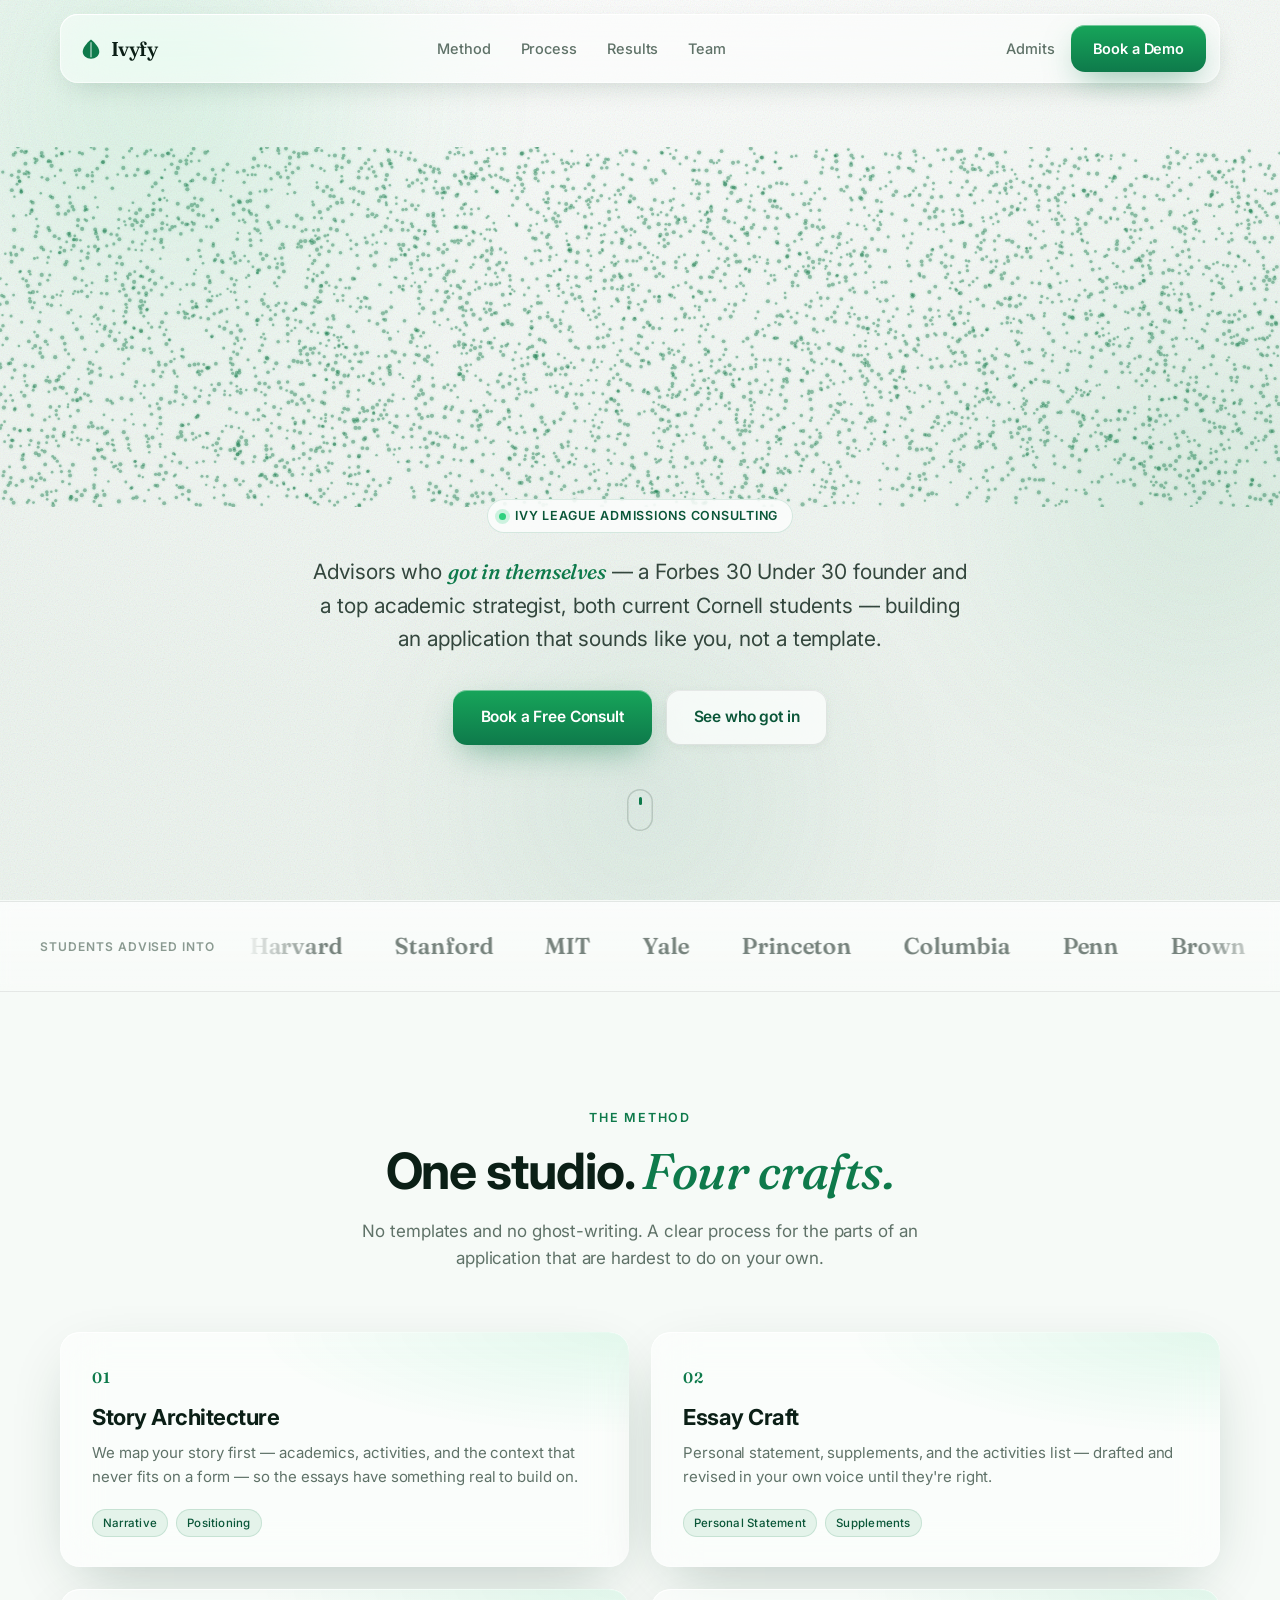
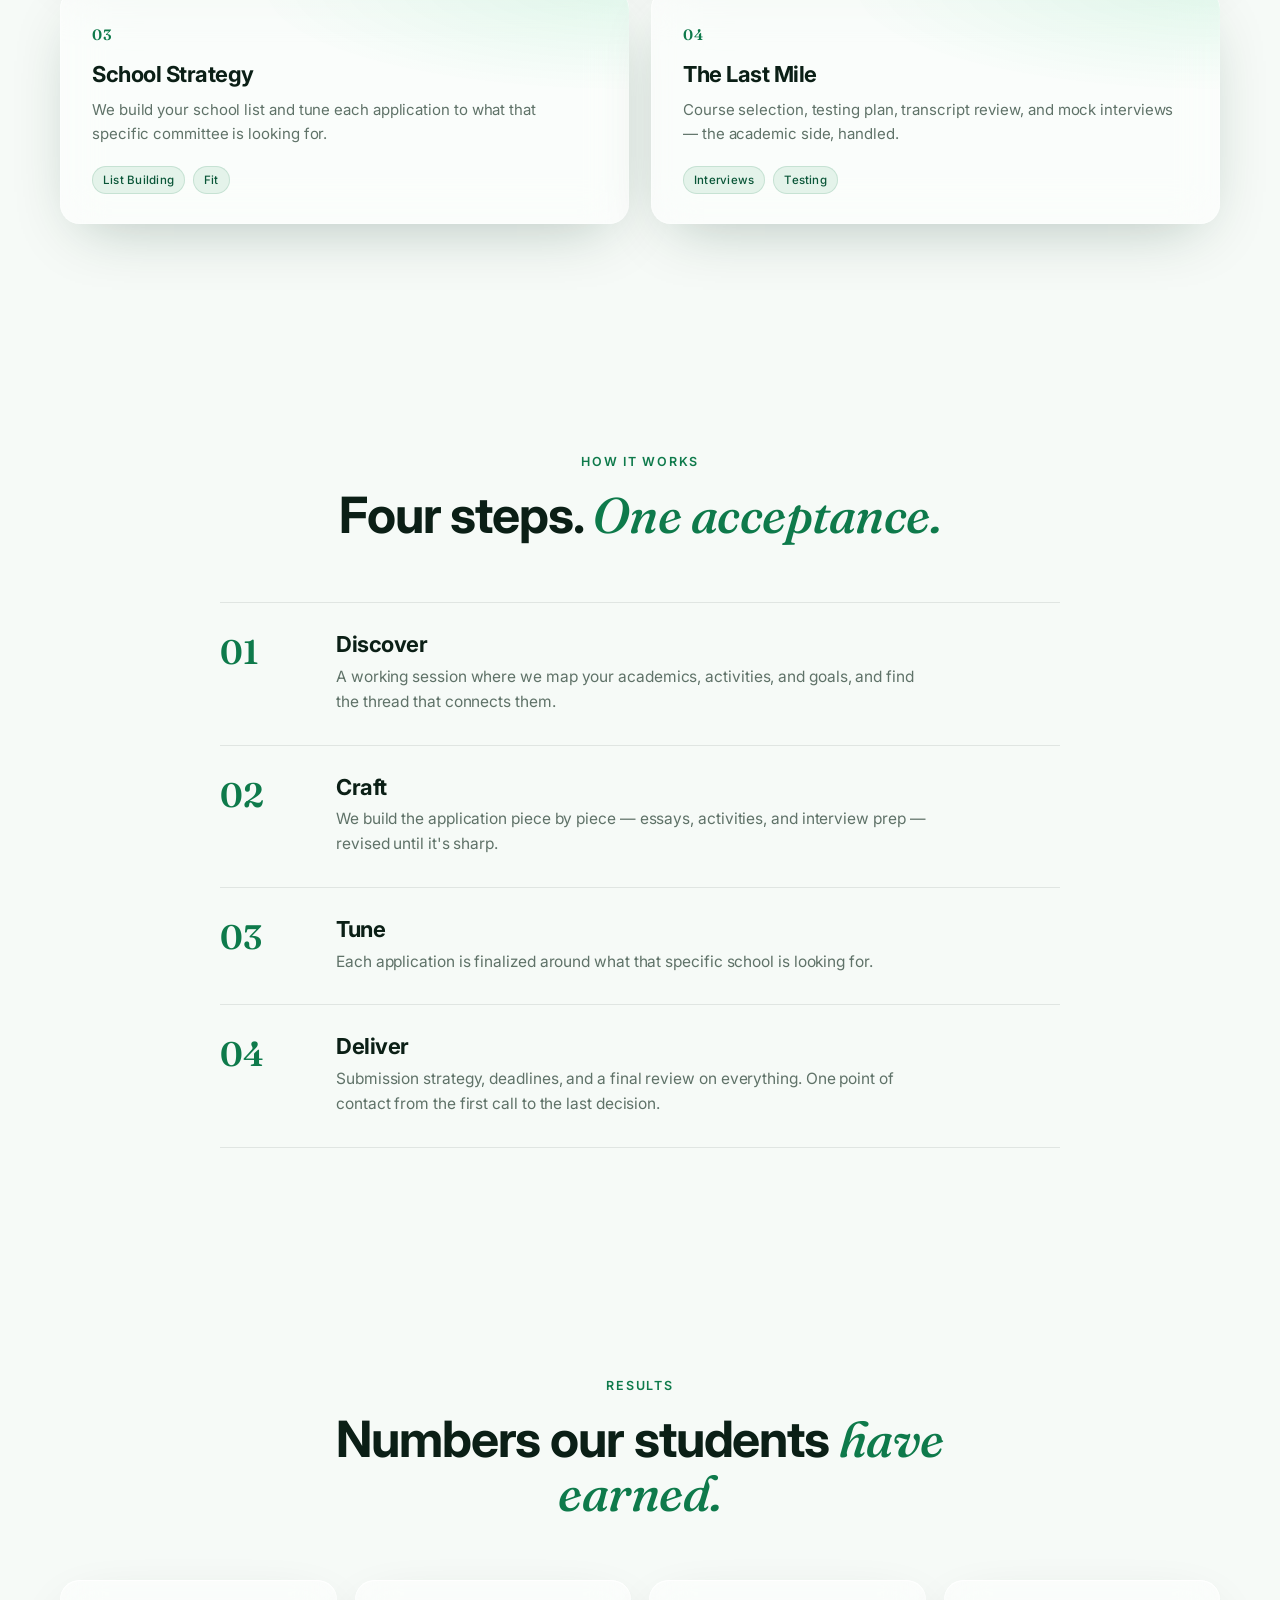
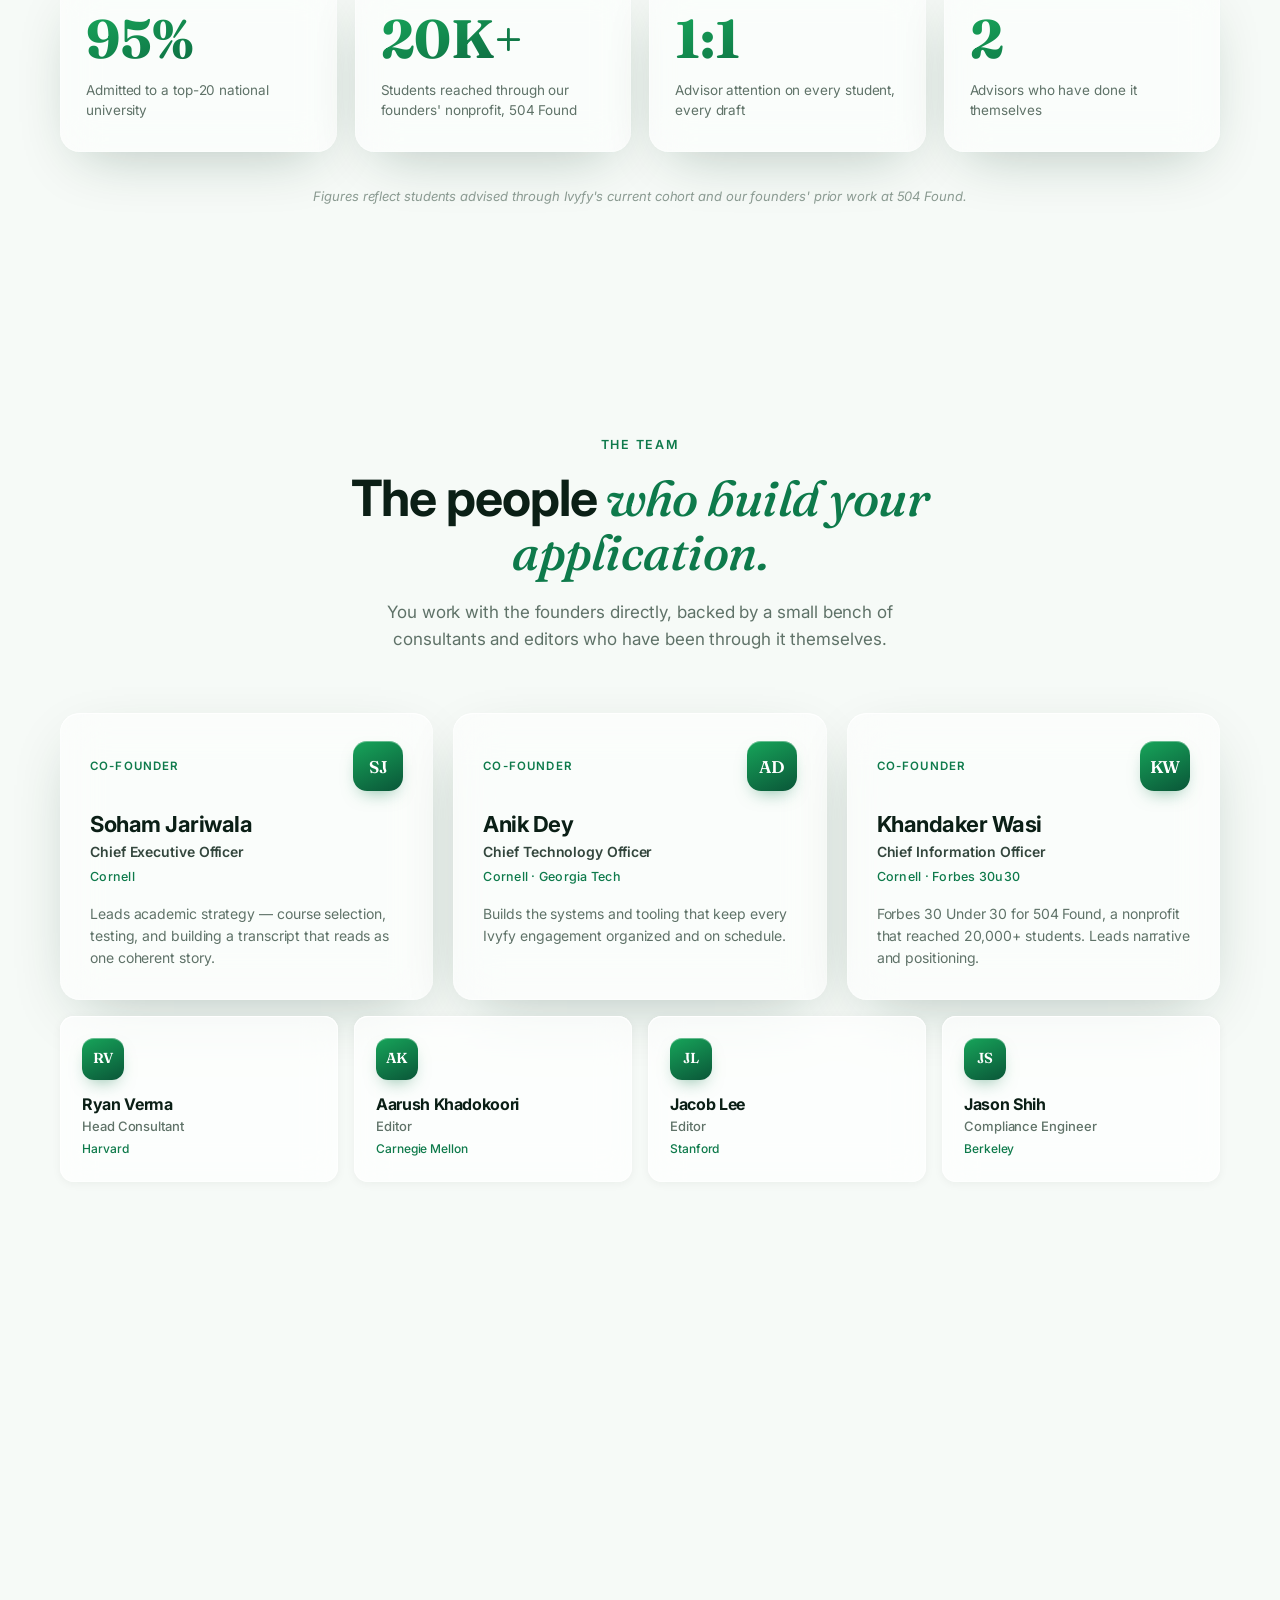
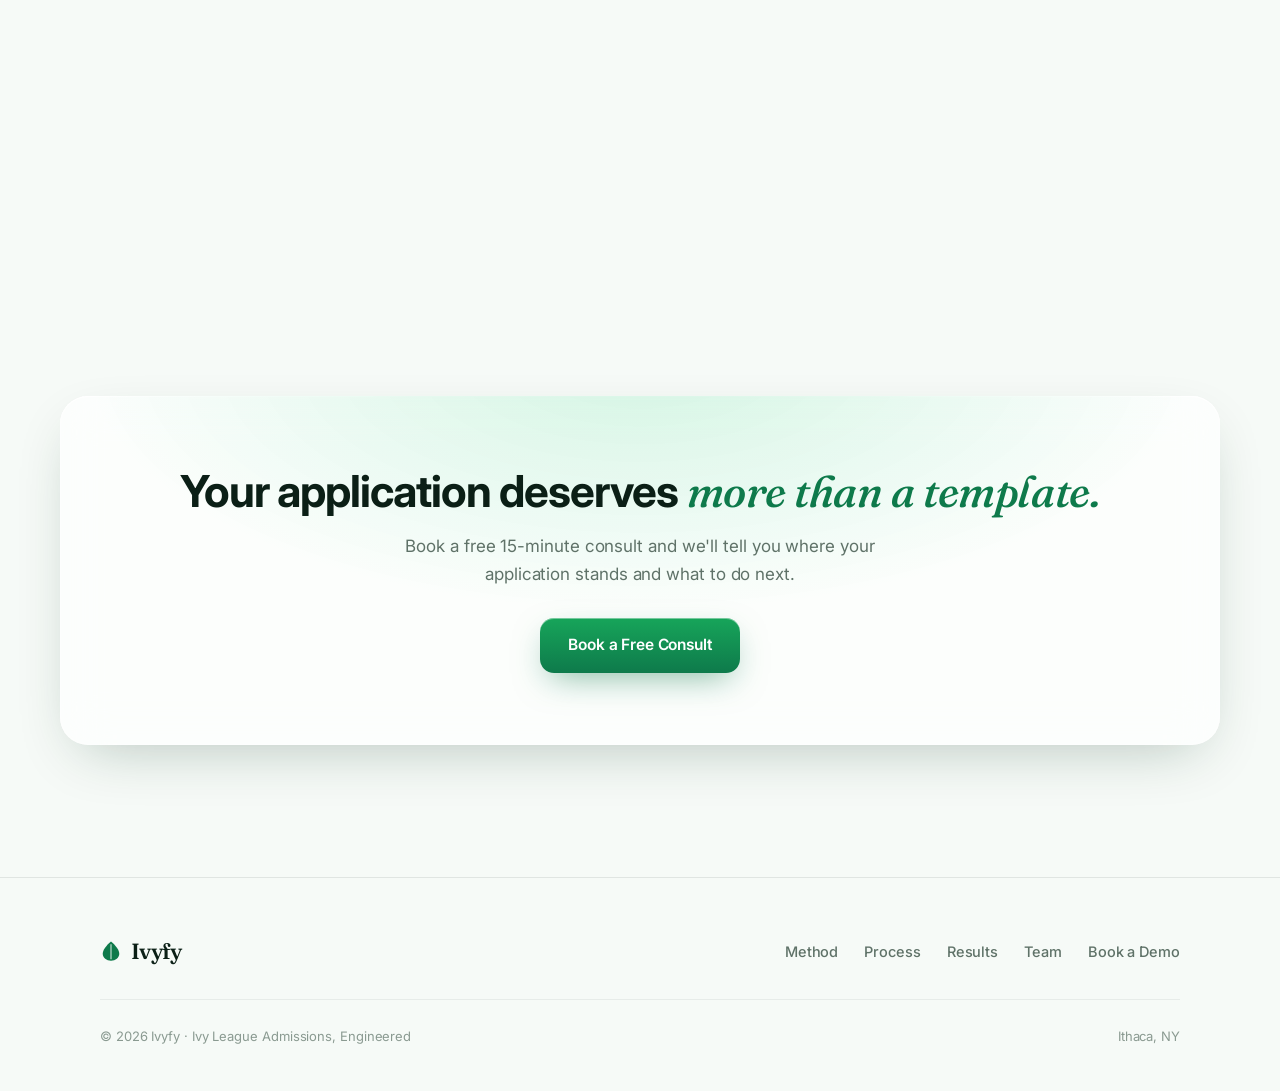
==== commit eabe8d0e: "Update index.html" ====
--- a/index.html
+++ b/index.html
@@ -231,10 +231,10 @@
       <p class="mini-edu">Carnegie Mellon</p>
     </article>
     <article class="mini-card reveal">
-      <span class="team-badge">KP</span>
-      <h3 class="mini-name">Krish Pai</h3>
+      <span class="team-badge">JL</span>
+      <h3 class="mini-name">Jacob Lee</h3>
       <p class="mini-role">Editor</p>
-      <p class="mini-edu">Cornell</p>
+      <p class="mini-edu">Stanford</p>
     </article>
     <article class="mini-card reveal">
       <span class="team-badge">JS</span>
